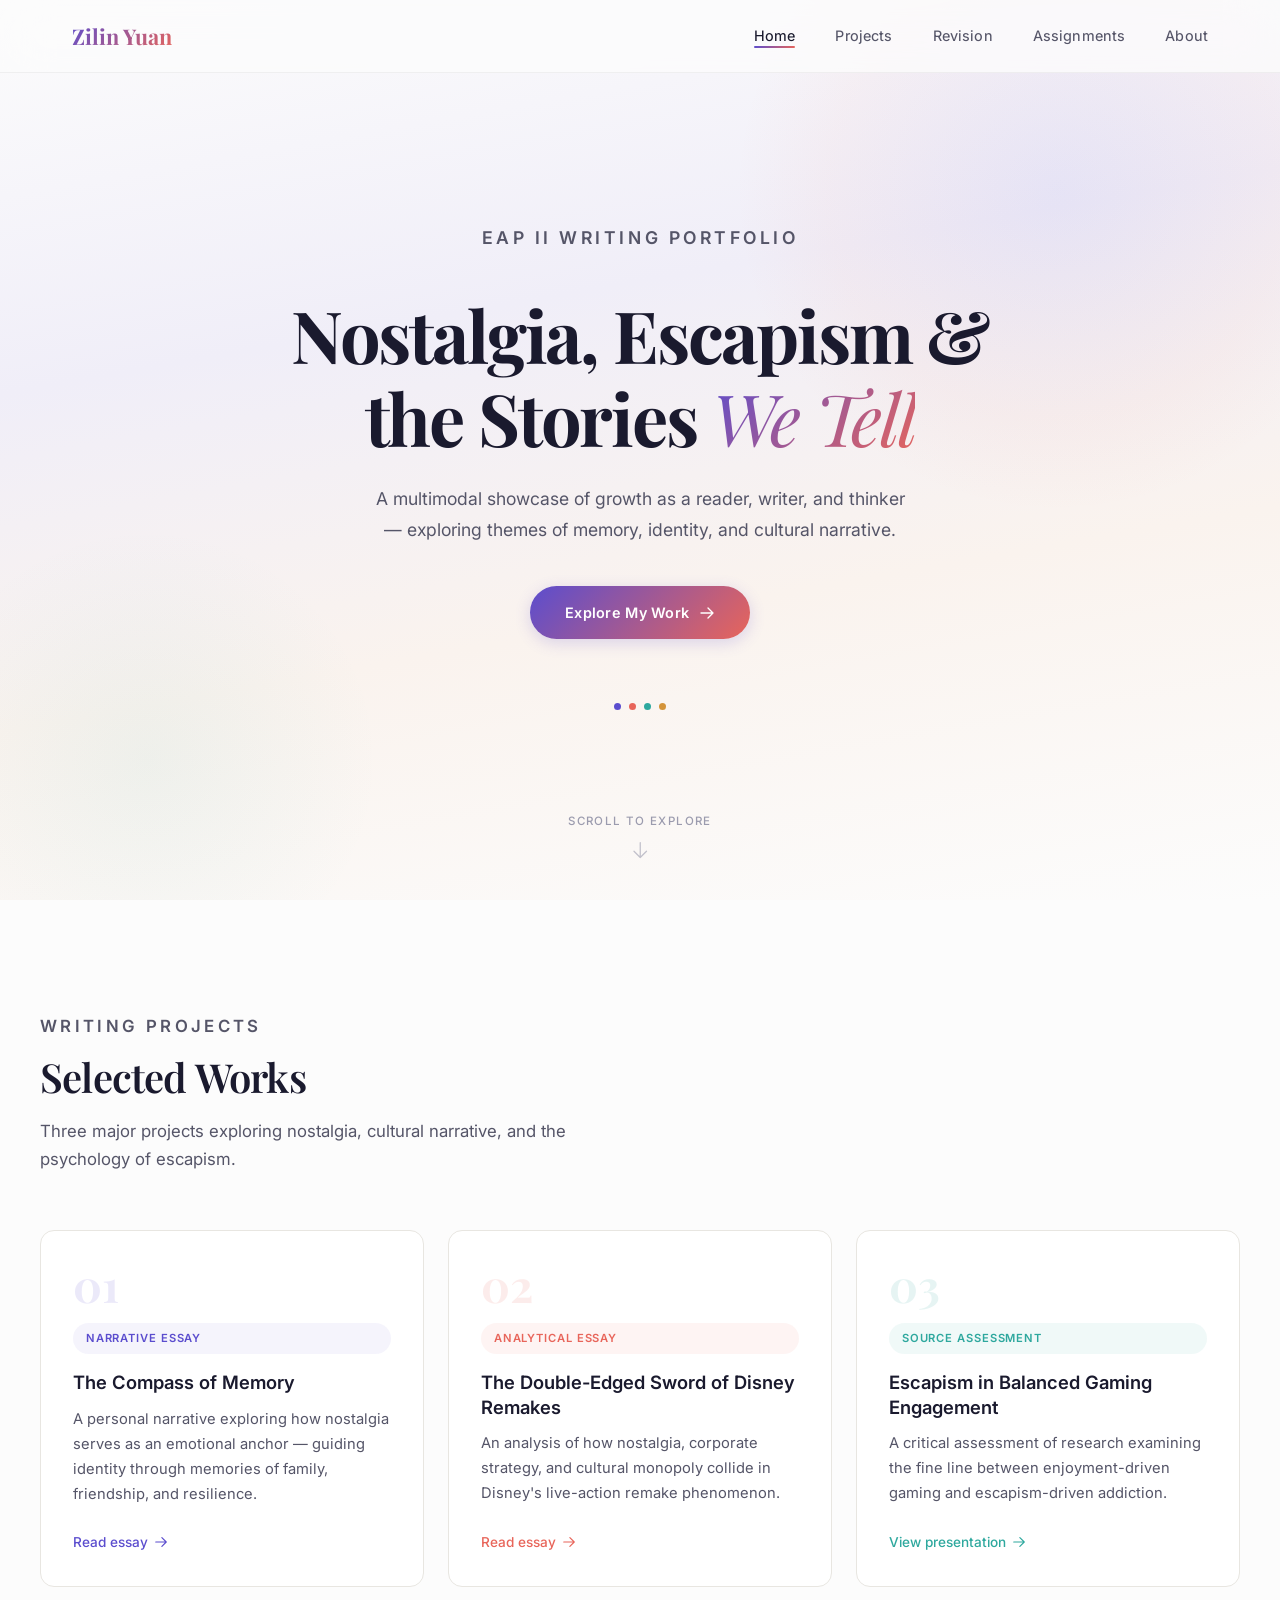
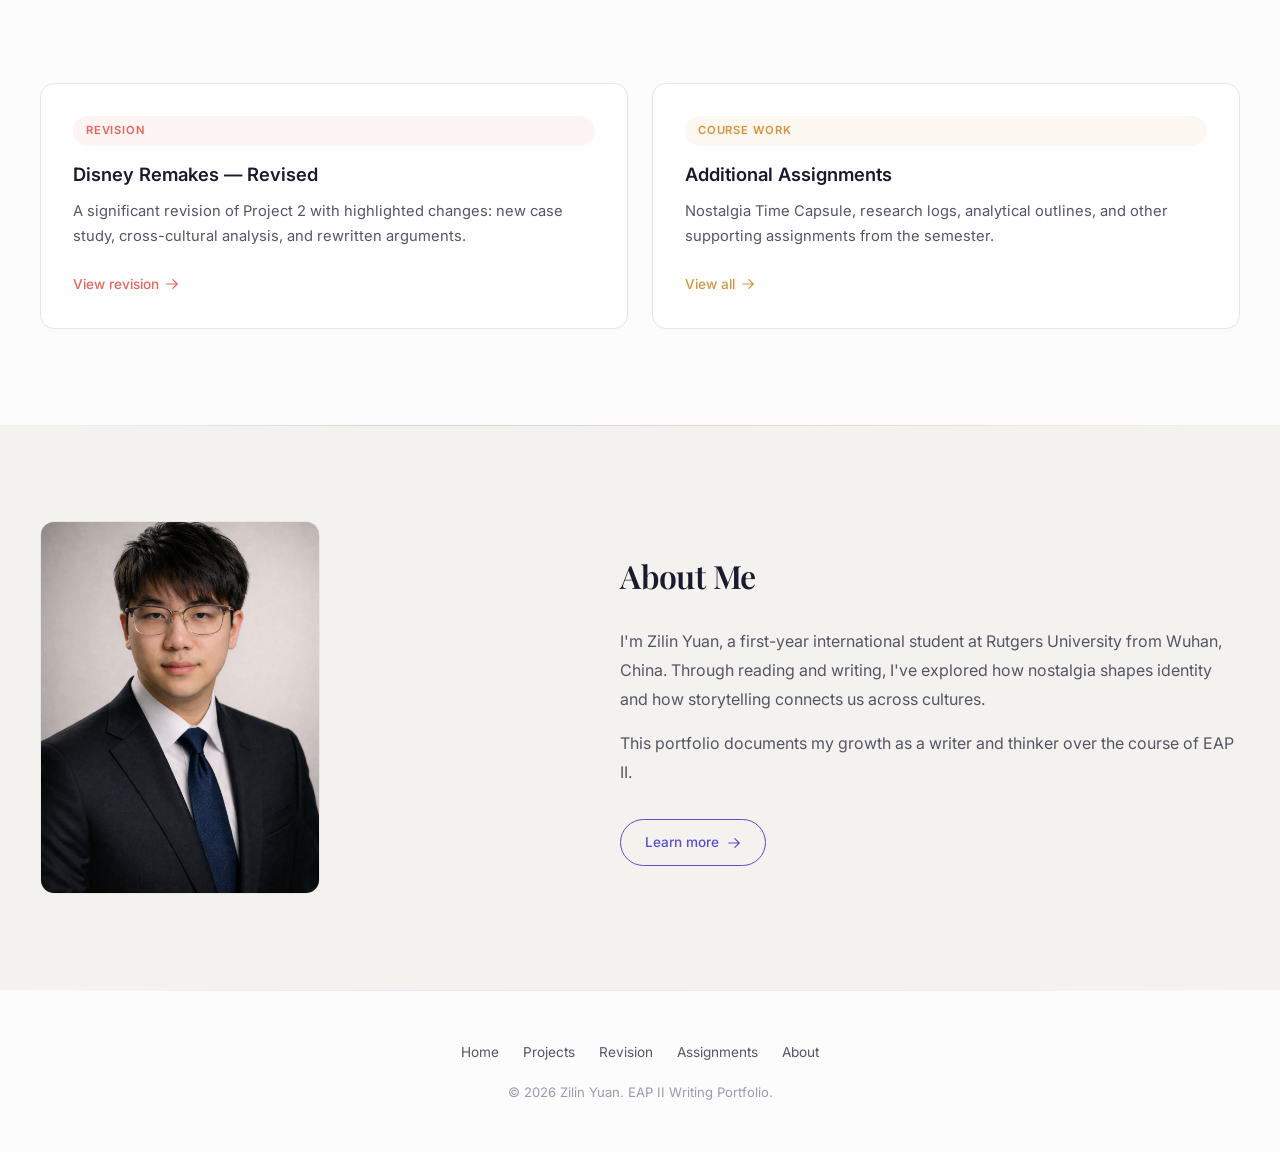
==== index.html @ 0176c934 "EAP II Writing Portfolio website" ====
<!DOCTYPE html>
<html lang="en">
<head>
  <meta charset="UTF-8">
  <meta name="viewport" content="width=device-width, initial-scale=1.0">
  <title>Zilin Yuan — Writing Portfolio</title>
  <link rel="stylesheet" href="css/style.css">
</head>
<body>

  <nav>
    <div class="nav-inner">
      <a href="index.html" class="logo">Zilin Yuan</a>
      <button class="hamburger" onclick="document.querySelector('.nav-links').classList.toggle('open')" aria-label="Menu">
        <span></span><span></span><span></span>
      </button>
      <ul class="nav-links">
        <li><a href="index.html" class="active">Home</a></li>
        <li><a href="projects.html">Projects</a></li>
        <li><a href="projects/revision.html">Revision</a></li>
        <li><a href="projects/assignments.html">Assignments</a></li>
        <li><a href="about.html">About</a></li>
      </ul>
    </div>
  </nav>

  <section class="hero">
    <div class="hero-content">
      <p class="hero-label">EAP II Writing Portfolio</p>
      <h1>Nostalgia, Escapism &amp; the Stories <em>We Tell</em></h1>
      <p>A multimodal showcase of growth as a reader, writer, and thinker — exploring themes of memory, identity, and cultural narrative.</p>
      <a href="#projects" class="hero-cta">
        Explore My Work
        <svg xmlns="http://www.w3.org/2000/svg" fill="none" viewBox="0 0 24 24" stroke-width="2" stroke="currentColor"><path stroke-linecap="round" stroke-linejoin="round" d="M13.5 4.5 21 12m0 0-7.5 7.5M21 12H3" /></svg>
      </a>
      <div class="hero-decoration">
        <span></span><span></span><span></span><span></span>
      </div>
    </div>

    <a href="#projects" class="scroll-hint" aria-label="Scroll down">
      <span class="scroll-hint-text">Scroll to explore</span>
      <svg xmlns="http://www.w3.org/2000/svg" width="20" height="20" fill="none" viewBox="0 0 24 24" stroke-width="1.5" stroke="currentColor"><path stroke-linecap="round" stroke-linejoin="round" d="M19.5 13.5 12 21m0 0-7.5-7.5M12 21V3" /></svg>
    </a>
  </section>

  <section id="projects">
    <div class="section-inner">
      <div class="section-header">
        <p class="section-label">Writing Projects</p>
        <h2>Selected Works</h2>
        <p>Three major projects exploring nostalgia, cultural narrative, and the psychology of escapism.</p>
      </div>

      <div class="projects-grid">
        <a href="projects/narrative.html" class="project-card">
          <span class="project-number">01</span>
          <span class="tag">Narrative Essay</span>
          <h3>The Compass of Memory</h3>
          <p>A personal narrative exploring how nostalgia serves as an emotional anchor — guiding identity through memories of family, friendship, and resilience.</p>
          <span class="read-more">
            Read essay
            <svg xmlns="http://www.w3.org/2000/svg" fill="none" viewBox="0 0 24 24" stroke-width="2" stroke="currentColor"><path stroke-linecap="round" stroke-linejoin="round" d="M13.5 4.5 21 12m0 0-7.5 7.5M21 12H3" /></svg>
          </span>
        </a>

        <a href="projects/connections.html" class="project-card">
          <span class="project-number">02</span>
          <span class="tag">Analytical Essay</span>
          <h3>The Double-Edged Sword of Disney Remakes</h3>
          <p>An analysis of how nostalgia, corporate strategy, and cultural monopoly collide in Disney's live-action remake phenomenon.</p>
          <span class="read-more">
            Read essay
            <svg xmlns="http://www.w3.org/2000/svg" fill="none" viewBox="0 0 24 24" stroke-width="2" stroke="currentColor"><path stroke-linecap="round" stroke-linejoin="round" d="M13.5 4.5 21 12m0 0-7.5 7.5M21 12H3" /></svg>
          </span>
        </a>

        <a href="projects/source-assessment.html" class="project-card">
          <span class="project-number">03</span>
          <span class="tag">Source Assessment</span>
          <h3>Escapism in Balanced Gaming Engagement</h3>
          <p>A critical assessment of research examining the fine line between enjoyment-driven gaming and escapism-driven addiction.</p>
          <span class="read-more">
            View presentation
            <svg xmlns="http://www.w3.org/2000/svg" fill="none" viewBox="0 0 24 24" stroke-width="2" stroke="currentColor"><path stroke-linecap="round" stroke-linejoin="round" d="M13.5 4.5 21 12m0 0-7.5 7.5M21 12H3" /></svg>
          </span>
        </a>
      </div>
    </div>
  </section>

  <section style="padding-top: 0;">
    <div class="section-inner">
      <div style="display: flex; gap: 1.5rem; flex-wrap: wrap;">
        <a href="projects/revision.html" class="project-card" style="flex: 1; min-width: 280px;">
          <span class="tag" style="color: #e8655a; background: rgba(232,101,90,0.07);">Revision</span>
          <h3>Disney Remakes — Revised</h3>
          <p>A significant revision of Project 2 with highlighted changes: new case study, cross-cultural analysis, and rewritten arguments.</p>
          <span class="read-more" style="color: #e8655a;">
            View revision
            <svg xmlns="http://www.w3.org/2000/svg" fill="none" viewBox="0 0 24 24" stroke-width="2" stroke="currentColor"><path stroke-linecap="round" stroke-linejoin="round" d="M13.5 4.5 21 12m0 0-7.5 7.5M21 12H3" /></svg>
          </span>
        </a>

        <a href="projects/assignments.html" class="project-card" style="flex: 1; min-width: 280px;">
          <span class="tag" style="color: #d4943a; background: rgba(212,148,58,0.07);">Course Work</span>
          <h3>Additional Assignments</h3>
          <p>Nostalgia Time Capsule, research logs, analytical outlines, and other supporting assignments from the semester.</p>
          <span class="read-more" style="color: #d4943a;">
            View all
            <svg xmlns="http://www.w3.org/2000/svg" fill="none" viewBox="0 0 24 24" stroke-width="2" stroke="currentColor"><path stroke-linecap="round" stroke-linejoin="round" d="M13.5 4.5 21 12m0 0-7.5 7.5M21 12H3" /></svg>
          </span>
        </a>
      </div>
    </div>
  </section>

  <section class="about-preview">
    <div class="section-inner">
      <div class="about-grid">
        <div class="about-image">
          <img src="Me/MyPhoto.png" alt="Zilin Yuan">
        </div>
        <div class="about-text">
          <h2>About Me</h2>
          <p>I'm Zilin Yuan, a first-year international student at Rutgers University from Wuhan, China. Through reading and writing, I've explored how nostalgia shapes identity and how storytelling connects us across cultures.</p>
          <p>This portfolio documents my growth as a writer and thinker over the course of EAP II.</p>
          <a href="about.html" class="btn-outline">
            Learn more
            <svg xmlns="http://www.w3.org/2000/svg" width="14" height="14" fill="none" viewBox="0 0 24 24" stroke-width="2" stroke="currentColor"><path stroke-linecap="round" stroke-linejoin="round" d="M13.5 4.5 21 12m0 0-7.5 7.5M21 12H3" /></svg>
          </a>
        </div>
      </div>
    </div>
  </section>

  <footer>
    <div class="footer-inner">
      <ul class="footer-links">
        <li><a href="index.html">Home</a></li>
        <li><a href="projects.html">Projects</a></li>
        <li><a href="projects/revision.html">Revision</a></li>
        <li><a href="projects/assignments.html">Assignments</a></li>
        <li><a href="about.html">About</a></li>
      </ul>
      <p>&copy; 2026 Zilin Yuan. EAP II Writing Portfolio.</p>
    </div>
  </footer>

</body>
</html>
---- css/style.css ----
@import url('https://fonts.googleapis.com/css2?family=Inter:wght@300;400;500;600;700&family=Playfair+Display:ital,wght@0,400;0,600;0,700;1,400&display=swap');

*, *::before, *::after {
  margin: 0;
  padding: 0;
  box-sizing: border-box;
}

:root {
  --bg: #fcfcfc;
  --bg-alt: #f4f2ee;
  --surface: #ffffff;
  --surface-hover: #fafaf8;
  --text: #1a1a2e;
  --text-secondary: #555568;
  --text-muted: #9b9bae;
  --primary: #5b4dce;
  --primary-light: #7b6ef0;
  --primary-bg: rgba(91, 77, 206, 0.06);
  --coral: #e8655a;
  --coral-bg: rgba(232, 101, 90, 0.07);
  --teal: #2ea89e;
  --teal-bg: rgba(46, 168, 158, 0.07);
  --amber: #d4943a;
  --amber-bg: rgba(212, 148, 58, 0.07);
  --gradient-1: linear-gradient(135deg, #5b4dce 0%, #e8655a 100%);
  --gradient-2: linear-gradient(135deg, #2ea89e 0%, #5b4dce 100%);
  --gradient-3: linear-gradient(135deg, #d4943a 0%, #e8655a 100%);
  --border: #e8e6e1;
  --border-hover: #d0cec8;
  --shadow-sm: 0 1px 3px rgba(0,0,0,0.04), 0 1px 2px rgba(0,0,0,0.03);
  --shadow-md: 0 4px 20px rgba(0,0,0,0.06), 0 2px 8px rgba(0,0,0,0.04);
  --shadow-lg: 0 12px 40px rgba(0,0,0,0.08);
  --radius: 14px;
  --max-width: 1200px;
  --transition: 0.3s cubic-bezier(0.4, 0, 0.2, 1);
}

html {
  scroll-behavior: smooth;
  font-size: 16px;
}

body {
  font-family: 'Inter', -apple-system, BlinkMacSystemFont, sans-serif;
  color: var(--text);
  background: var(--bg);
  line-height: 1.7;
  -webkit-font-smoothing: antialiased;
}

/* ─── Navigation ─── */
nav {
  position: fixed;
  top: 0;
  left: 0;
  right: 0;
  z-index: 100;
  background: rgba(252, 252, 252, 0.82);
  backdrop-filter: blur(24px) saturate(1.5);
  -webkit-backdrop-filter: blur(24px) saturate(1.5);
  border-bottom: 1px solid rgba(0,0,0,0.05);
  transition: var(--transition);
}

nav .nav-inner {
  max-width: var(--max-width);
  margin: 0 auto;
  padding: 0 2rem;
  display: flex;
  justify-content: space-between;
  align-items: center;
  height: 72px;
}

nav .logo {
  font-family: 'Playfair Display', serif;
  font-size: 1.35rem;
  font-weight: 700;
  text-decoration: none;
  background: var(--gradient-1);
  -webkit-background-clip: text;
  -webkit-text-fill-color: transparent;
  background-clip: text;
}

nav .nav-links {
  display: flex;
  gap: 2.5rem;
  list-style: none;
  align-items: center;
}

nav .nav-links a {
  text-decoration: none;
  color: var(--text-secondary);
  font-size: 0.9rem;
  font-weight: 450;
  letter-spacing: 0.01em;
  transition: color var(--transition);
  position: relative;
}

nav .nav-links a::after {
  content: '';
  position: absolute;
  bottom: -4px;
  left: 0;
  width: 0;
  height: 2px;
  background: var(--gradient-1);
  border-radius: 1px;
  transition: width var(--transition);
}

nav .nav-links a:hover { color: var(--text); }
nav .nav-links a:hover::after,
nav .nav-links a.active::after { width: 100%; }
nav .nav-links a.active { color: var(--text); }

.hamburger {
  display: none;
  flex-direction: column;
  gap: 5px;
  cursor: pointer;
  background: none;
  border: none;
  padding: 4px;
}

.hamburger span {
  width: 22px;
  height: 1.5px;
  background: var(--text);
  transition: var(--transition);
}

/* ─── Hero Section ─── */
.hero {
  min-height: 100vh;
  display: flex;
  align-items: center;
  justify-content: center;
  padding: 6rem 2rem 4rem;
  position: relative;
  overflow: hidden;
  background: linear-gradient(170deg, #fcfcfc 0%, #f0eef8 35%, #faf3ee 65%, #fcfcfc 100%);
}

.hero::before {
  content: '';
  position: absolute;
  top: -15%;
  right: -8%;
  width: 650px;
  height: 650px;
  background: radial-gradient(circle, rgba(91, 77, 206, 0.07) 0%, rgba(232, 101, 90, 0.04) 50%, transparent 70%);
  pointer-events: none;
  animation: float 10s ease-in-out infinite;
}

.hero::after {
  content: '';
  position: absolute;
  bottom: -15%;
  left: -10%;
  width: 550px;
  height: 550px;
  background: radial-gradient(circle, rgba(46, 168, 158, 0.06) 0%, transparent 60%);
  pointer-events: none;
  animation: float 12s ease-in-out infinite reverse;
}

@keyframes float {
  0%, 100% { transform: translate(0, 0) scale(1); }
  50% { transform: translate(25px, -15px) scale(1.04); }
}

.hero-content {
  max-width: 780px;
  text-align: center;
  position: relative;
  z-index: 1;
}

.hero-label {
  font-size: 0.78rem;
  font-weight: 600;
  letter-spacing: 0.2em;
  text-transform: uppercase;
  color: var(--primary);
  margin-bottom: 1.5rem;
}

.hero h1 {
  font-family: 'Playfair Display', serif;
  font-size: clamp(2.5rem, 6vw, 4.5rem);
  font-weight: 700;
  line-height: 1.15;
  letter-spacing: -0.03em;
  margin-bottom: 1.5rem;
  color: var(--text);
}

.hero h1 em {
  font-style: italic;
  font-weight: 400;
  background: var(--gradient-1);
  -webkit-background-clip: text;
  -webkit-text-fill-color: transparent;
  background-clip: text;
}

.hero p {
  font-size: 1.1rem;
  color: var(--text-secondary);
  max-width: 540px;
  margin: 0 auto 2.5rem;
  line-height: 1.8;
}

.hero-cta {
  display: inline-flex;
  align-items: center;
  gap: 0.6rem;
  padding: 0.9rem 2.2rem;
  background: var(--gradient-1);
  color: #fff;
  text-decoration: none;
  font-size: 0.9rem;
  font-weight: 600;
  border-radius: 100px;
  transition: var(--transition);
  letter-spacing: 0.02em;
  box-shadow: 0 4px 16px rgba(91, 77, 206, 0.2);
}

.hero-cta:hover {
  transform: translateY(-2px);
  box-shadow: 0 8px 28px rgba(91, 77, 206, 0.3);
}

.hero-cta svg {
  width: 16px;
  height: 16px;
  transition: transform var(--transition);
}

.hero-cta:hover svg { transform: translateX(3px); }

.hero-decoration {
  display: flex;
  justify-content: center;
  gap: 8px;
  margin-top: 4rem;
}

.hero-decoration span {
  width: 7px;
  height: 7px;
  border-radius: 50%;
  animation: pulse-dots 2.5s ease-in-out infinite;
}

.hero-decoration span:nth-child(1) { background: var(--primary); animation-delay: 0s; }
.hero-decoration span:nth-child(2) { background: var(--coral); animation-delay: 0.2s; }
.hero-decoration span:nth-child(3) { background: var(--teal); animation-delay: 0.4s; }
.hero-decoration span:nth-child(4) { background: var(--amber); animation-delay: 0.6s; }

@keyframes pulse-dots {
  0%, 100% { opacity: 0.35; transform: scale(1); }
  50% { opacity: 1; transform: scale(1.5); }
}

/* ─── Scroll Hint ─── */
.scroll-hint {
  position: absolute;
  bottom: 2.5rem;
  left: 50%;
  transform: translateX(-50%);
  display: flex;
  flex-direction: column;
  align-items: center;
  gap: 0.5rem;
  text-decoration: none;
  color: var(--text-muted);
  animation: bounce-hint 2.5s ease-in-out infinite;
}

.scroll-hint-text {
  font-size: 0.72rem;
  font-weight: 500;
  letter-spacing: 0.12em;
  text-transform: uppercase;
}

.scroll-hint svg {
  opacity: 0.6;
}

@keyframes bounce-hint {
  0%, 100% { transform: translateX(-50%) translateY(0); }
  50% { transform: translateX(-50%) translateY(6px); }
}

/* ─── Sections ─── */
section {
  padding: 6rem 2rem;
}

.section-inner {
  max-width: var(--max-width);
  margin: 0 auto;
}

.section-header {
  margin-bottom: 3.5rem;
}

.section-label {
  font-size: 0.75rem;
  font-weight: 600;
  letter-spacing: 0.2em;
  text-transform: uppercase;
  color: var(--primary);
  margin-bottom: 0.75rem;
}

.section-header h2 {
  font-family: 'Playfair Display', serif;
  font-size: clamp(1.8rem, 3.5vw, 2.5rem);
  font-weight: 600;
  letter-spacing: -0.02em;
  line-height: 1.2;
}

.section-header p {
  margin-top: 1rem;
  color: var(--text-secondary);
  max-width: 560px;
  font-size: 1.05rem;
}

/* ─── Project Cards ─── */
.projects-grid {
  display: grid;
  grid-template-columns: repeat(auto-fit, minmax(340px, 1fr));
  gap: 1.5rem;
}

.project-card {
  background: var(--surface);
  border: 1px solid var(--border);
  border-radius: var(--radius);
  padding: 2rem;
  transition: var(--transition);
  text-decoration: none;
  color: inherit;
  display: flex;
  flex-direction: column;
  position: relative;
  overflow: hidden;
}

.project-card::before {
  content: '';
  position: absolute;
  top: 0;
  left: 0;
  right: 0;
  height: 3px;
  border-radius: 3px 3px 0 0;
  transform: scaleX(0);
  transform-origin: left;
  transition: transform var(--transition);
}

.project-card:nth-child(1)::before { background: var(--gradient-1); }
.project-card:nth-child(2)::before { background: var(--gradient-3); }
.project-card:nth-child(3)::before { background: var(--gradient-2); }

.project-card::after {
  content: '';
  position: absolute;
  inset: 0;
  border-radius: var(--radius);
  opacity: 0;
  transition: opacity var(--transition);
  pointer-events: none;
}

.project-card:nth-child(1)::after { background: linear-gradient(160deg, rgba(91, 77, 206, 0.03) 0%, transparent 50%); }
.project-card:nth-child(2)::after { background: linear-gradient(160deg, rgba(232, 101, 90, 0.03) 0%, transparent 50%); }
.project-card:nth-child(3)::after { background: linear-gradient(160deg, rgba(46, 168, 158, 0.03) 0%, transparent 50%); }

.project-card:hover {
  border-color: var(--border-hover);
  box-shadow: var(--shadow-md);
  transform: translateY(-4px);
}

.project-card:hover::before { transform: scaleX(1); }
.project-card:hover::after { opacity: 1; }

.project-number {
  font-family: 'Playfair Display', serif;
  font-size: 2.8rem;
  font-weight: 700;
  line-height: 1;
  margin-bottom: 1rem;
}

.project-card:nth-child(1) .project-number { color: rgba(91, 77, 206, 0.12); }
.project-card:nth-child(2) .project-number { color: rgba(232, 101, 90, 0.12); }
.project-card:nth-child(3) .project-number { color: rgba(46, 168, 158, 0.12); }

.project-card h3 {
  font-size: 1.15rem;
  font-weight: 600;
  margin-bottom: 0.75rem;
  line-height: 1.35;
  color: var(--text);
}

.project-card .tag {
  display: inline-block;
  font-size: 0.7rem;
  font-weight: 600;
  letter-spacing: 0.08em;
  text-transform: uppercase;
  padding: 0.35rem 0.8rem;
  border-radius: 100px;
  margin-bottom: 1rem;
}

.project-card:nth-child(1) .tag { color: var(--primary); background: var(--primary-bg); }
.project-card:nth-child(2) .tag { color: var(--coral); background: var(--coral-bg); }
.project-card:nth-child(3) .tag { color: var(--teal); background: var(--teal-bg); }

.project-card p {
  color: var(--text-secondary);
  font-size: 0.92rem;
  line-height: 1.7;
  flex-grow: 1;
}

.project-card .read-more {
  margin-top: 1.5rem;
  font-size: 0.85rem;
  font-weight: 500;
  display: inline-flex;
  align-items: center;
  gap: 0.4rem;
}

.project-card:nth-child(1) .read-more { color: var(--primary); }
.project-card:nth-child(2) .read-more { color: var(--coral); }
.project-card:nth-child(3) .read-more { color: var(--teal); }

.project-card .read-more svg {
  width: 14px;
  height: 14px;
  transition: transform var(--transition);
}

.project-card:hover .read-more svg { transform: translateX(4px); }

/* ─── About Preview ─── */
.about-preview {
  background: var(--bg-alt);
  position: relative;
  overflow: hidden;
}

.about-preview::before {
  content: '';
  position: absolute;
  top: 0;
  left: 0;
  right: 0;
  height: 1px;
  background: linear-gradient(90deg, transparent, rgba(91, 77, 206, 0.2), rgba(232, 101, 90, 0.2), transparent);
}

.about-grid {
  display: grid;
  grid-template-columns: 1fr 1.2fr;
  gap: 4rem;
  align-items: center;
}

.about-image {
  aspect-ratio: 3/4;
  max-width: 280px;
  background: linear-gradient(135deg, #ece9f7 0%, #f7ece9 100%);
  border-radius: var(--radius);
  overflow: hidden;
  position: relative;
  border: 1px solid var(--border);
}

.about-image img {
  width: 100%;
  height: 100%;
  object-fit: cover;
}

.about-image .placeholder {
  width: 100%;
  height: 100%;
  display: flex;
  align-items: center;
  justify-content: center;
  color: var(--text-muted);
  font-size: 0.85rem;
  font-style: italic;
}

.about-text h2 {
  font-family: 'Playfair Display', serif;
  font-size: 2rem;
  font-weight: 600;
  margin-bottom: 1.5rem;
  letter-spacing: -0.02em;
}

.about-text p {
  color: var(--text-secondary);
  font-size: 1rem;
  margin-bottom: 1rem;
  line-height: 1.8;
}

.about-text .btn-outline {
  display: inline-flex;
  align-items: center;
  gap: 0.5rem;
  margin-top: 1rem;
  padding: 0.7rem 1.5rem;
  border: 1.5px solid var(--primary);
  color: var(--primary);
  text-decoration: none;
  font-size: 0.85rem;
  font-weight: 500;
  border-radius: 100px;
  transition: var(--transition);
}

.about-text .btn-outline:hover {
  background: var(--primary);
  color: #fff;
  box-shadow: 0 4px 16px rgba(91, 77, 206, 0.2);
}

/* ─── Article Page ─── */
.article-page {
  padding: 8rem 2rem 5rem;
}

.article-inner {
  max-width: 720px;
  margin: 0 auto;
}

.article-back {
  display: inline-flex;
  align-items: center;
  gap: 0.4rem;
  color: var(--text-muted);
  text-decoration: none;
  font-size: 0.85rem;
  font-weight: 500;
  margin-bottom: 2.5rem;
  transition: color var(--transition);
}

.article-back:hover { color: var(--primary); }

.article-meta {
  margin-bottom: 2rem;
}

.article-meta .tag {
  display: inline-block;
  font-size: 0.7rem;
  font-weight: 600;
  letter-spacing: 0.08em;
  text-transform: uppercase;
  color: var(--primary);
  background: var(--primary-bg);
  padding: 0.35rem 0.8rem;
  border-radius: 100px;
  margin-bottom: 1rem;
}

.article-meta h1 {
  font-family: 'Playfair Display', serif;
  font-size: clamp(1.8rem, 4vw, 2.8rem);
  font-weight: 700;
  line-height: 1.2;
  letter-spacing: -0.02em;
  margin-bottom: 1rem;
}

.article-meta .subtitle {
  color: var(--text-secondary);
  font-size: 1.05rem;
}

.article-divider {
  width: 60px;
  height: 3px;
  background: var(--gradient-1);
  border-radius: 3px;
  margin: 2rem 0;
}

.article-content p {
  font-size: 1.05rem;
  line-height: 1.9;
  color: var(--text-secondary);
  margin-bottom: 1.5rem;
}

.article-content p:first-of-type::first-letter {
  font-family: 'Playfair Display', serif;
  font-size: 3.8rem;
  font-weight: 700;
  float: left;
  line-height: 0.8;
  margin-right: 0.5rem;
  margin-top: 0.15rem;
  background: var(--gradient-1);
  -webkit-background-clip: text;
  -webkit-text-fill-color: transparent;
  background-clip: text;
}

.download-link {
  display: inline-flex;
  align-items: center;
  gap: 0.5rem;
  padding: 0.7rem 1.5rem;
  background: var(--surface);
  border: 1px solid var(--border);
  color: var(--text);
  text-decoration: none;
  font-size: 0.85rem;
  font-weight: 500;
  border-radius: 100px;
  transition: var(--transition);
  margin-top: 1rem;
}

.download-link:hover {
  background: var(--primary);
  color: #fff;
  border-color: var(--primary);
  box-shadow: 0 4px 16px rgba(91, 77, 206, 0.2);
}

/* ─── About Page ─── */
.about-page-hero {
  padding: 10rem 2rem 4rem;
  text-align: center;
  position: relative;
}

.about-page-hero::before {
  content: '';
  position: absolute;
  top: 15%;
  left: 50%;
  transform: translateX(-50%);
  width: 500px;
  height: 500px;
  background: radial-gradient(circle, rgba(91, 77, 206, 0.05) 0%, transparent 60%);
  pointer-events: none;
}

.about-page-hero h1 {
  font-family: 'Playfair Display', serif;
  font-size: clamp(2rem, 5vw, 3.2rem);
  font-weight: 700;
  letter-spacing: -0.03em;
  margin-bottom: 1rem;
}

.about-page-hero p {
  color: var(--text-secondary);
  font-size: 1.1rem;
  max-width: 520px;
  margin: 0 auto;
}

.about-details {
  max-width: 800px;
  margin: 0 auto;
  padding: 2rem 2rem 5rem;
}

.about-details .about-photo {
  width: 130px;
  height: 130px;
  border-radius: 50%;
  background: linear-gradient(135deg, #ece9f7, #f7ece9);
  margin: 0 auto 3rem;
  overflow: hidden;
  display: flex;
  align-items: center;
  justify-content: center;
  color: var(--text-muted);
  font-size: 0.85rem;
  font-style: italic;
  position: relative;
  border: 3px solid #fff;
  box-shadow: 0 0 0 2px rgba(91, 77, 206, 0.15), var(--shadow-md);
}

.about-section {
  margin-bottom: 2.5rem;
}

.about-section h2 {
  font-family: 'Playfair Display', serif;
  font-size: 1.5rem;
  font-weight: 600;
  margin-bottom: 1rem;
  letter-spacing: -0.02em;
  color: var(--text);
  position: relative;
  display: inline-block;
}

.about-section h2::after {
  content: '';
  position: absolute;
  bottom: -4px;
  left: 0;
  width: 30px;
  height: 2px;
  background: var(--gradient-1);
  border-radius: 2px;
}

.about-section p {
  color: var(--text-secondary);
  font-size: 1rem;
  line-height: 1.8;
}

.placeholder-note {
  background: var(--primary-bg);
  border: 1px dashed rgba(91, 77, 206, 0.2);
  border-radius: var(--radius);
  padding: 1.5rem;
  color: var(--text-muted);
  font-size: 0.9rem;
  font-style: italic;
  text-align: center;
}

/* ─── Projects Page ─── */
.projects-page {
  padding: 10rem 2rem 2rem;
  text-align: center;
  position: relative;
}

.projects-page::before {
  content: '';
  position: absolute;
  top: 12%;
  left: 50%;
  transform: translateX(-50%);
  width: 600px;
  height: 400px;
  background: radial-gradient(ellipse, rgba(91, 77, 206, 0.04) 0%, rgba(46, 168, 158, 0.03) 40%, transparent 70%);
  pointer-events: none;
}

.projects-page h1 {
  font-family: 'Playfair Display', serif;
  font-size: clamp(2rem, 5vw, 3.2rem);
  font-weight: 700;
  letter-spacing: -0.03em;
  margin-bottom: 1rem;
}

.projects-page p {
  color: var(--text-secondary);
  font-size: 1.1rem;
  max-width: 560px;
  margin: 0 auto;
}

/* ─── Footer ─── */
footer {
  padding: 3rem 2rem;
  text-align: center;
  position: relative;
}

footer::before {
  content: '';
  position: absolute;
  top: 0;
  left: 0;
  right: 0;
  height: 1px;
  background: linear-gradient(90deg, transparent, rgba(91, 77, 206, 0.15), rgba(232, 101, 90, 0.15), transparent);
}

footer .footer-inner {
  max-width: var(--max-width);
  margin: 0 auto;
}

footer p {
  font-size: 0.82rem;
  color: var(--text-muted);
}

footer .footer-links {
  display: flex;
  justify-content: center;
  gap: 1.5rem;
  margin-bottom: 1rem;
  list-style: none;
}

footer .footer-links a {
  color: var(--text-secondary);
  text-decoration: none;
  font-size: 0.85rem;
  transition: color var(--transition);
}

footer .footer-links a:hover { color: var(--primary); }

/* ─── Responsive ─── */
@media (max-width: 768px) {
  nav .nav-links {
    display: none;
    position: absolute;
    top: 72px;
    left: 0;
    right: 0;
    background: rgba(252, 252, 252, 0.96);
    backdrop-filter: blur(24px);
    flex-direction: column;
    padding: 1.5rem 2rem;
    gap: 1rem;
    border-bottom: 1px solid var(--border);
  }

  nav .nav-links.open { display: flex; }
  .hamburger { display: flex; }

  .hero {
    min-height: 85vh;
    padding: 6rem 1.5rem 3rem;
  }

  .projects-grid { grid-template-columns: 1fr; }

  .about-grid {
    grid-template-columns: 1fr;
    gap: 2rem;
  }

  .about-image {
    aspect-ratio: 16/9;
    max-height: 300px;
  }

  section { padding: 3.5rem 1.5rem; }
}
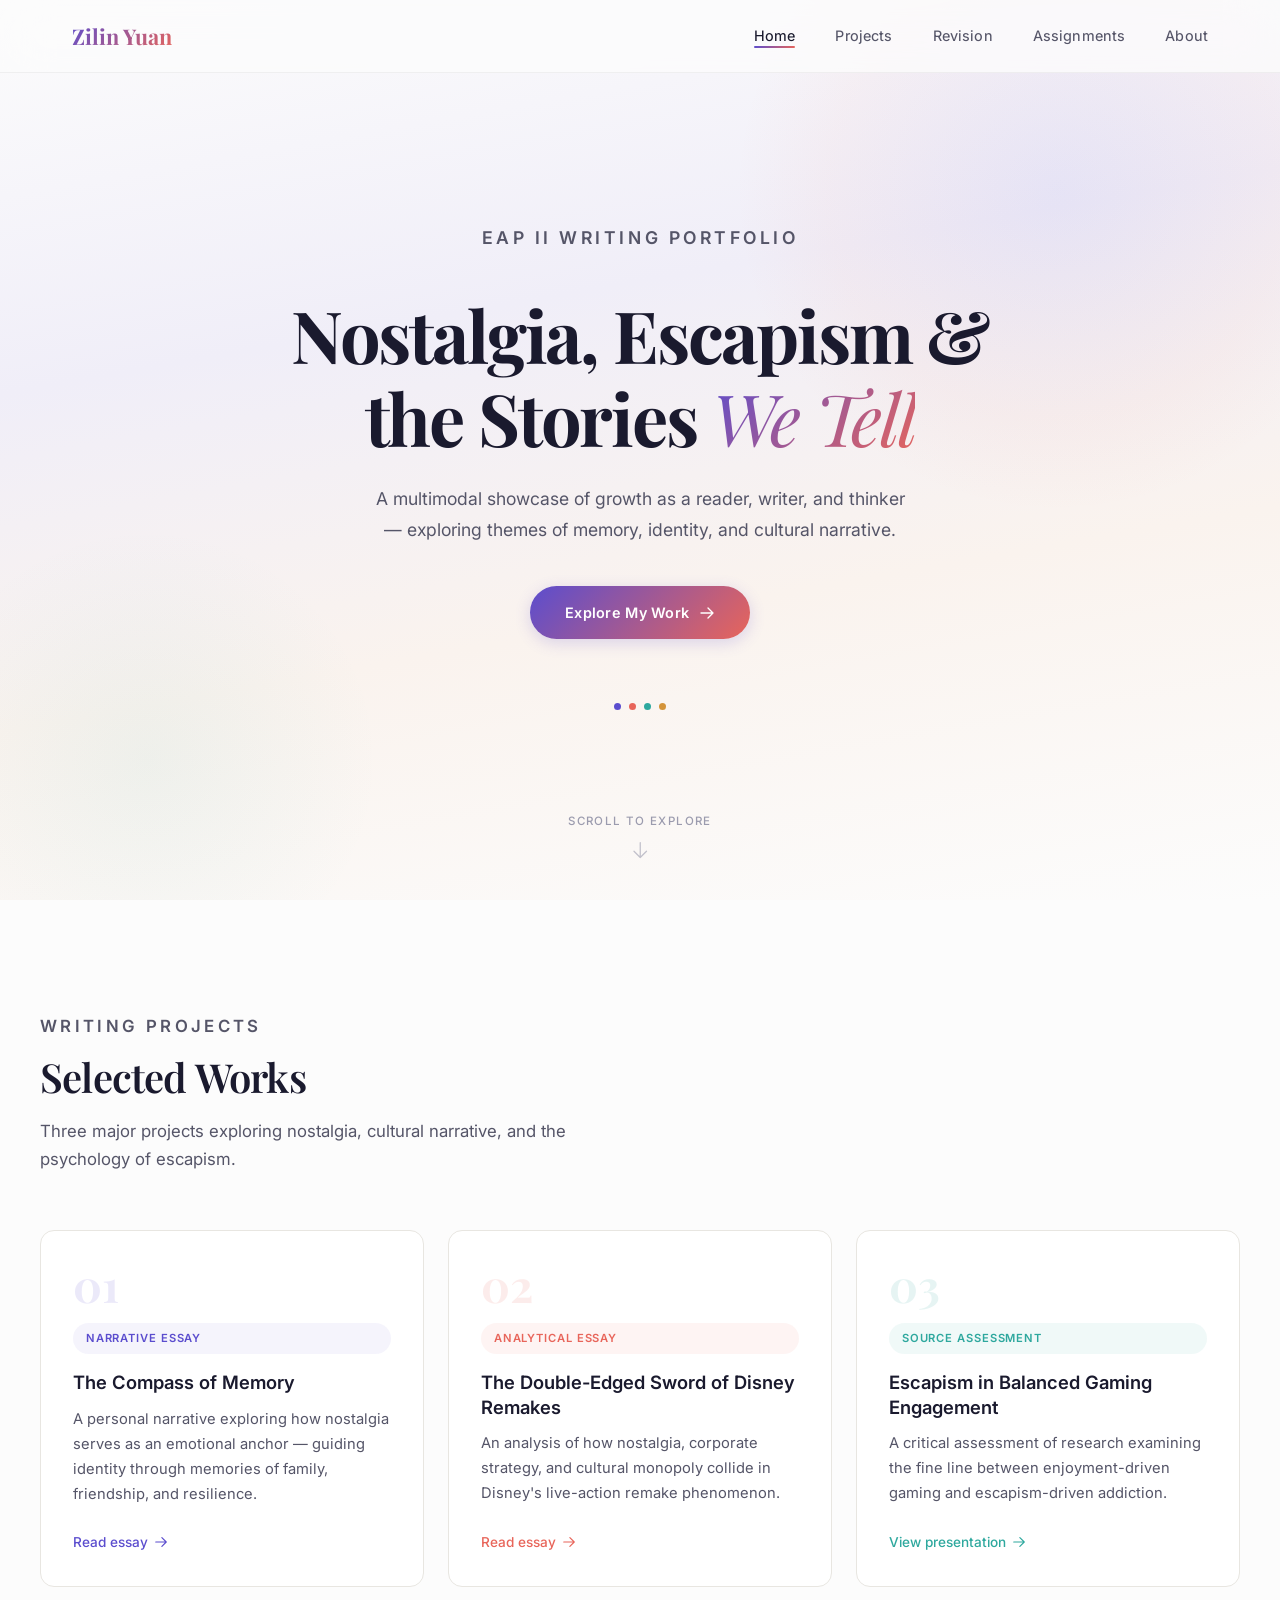
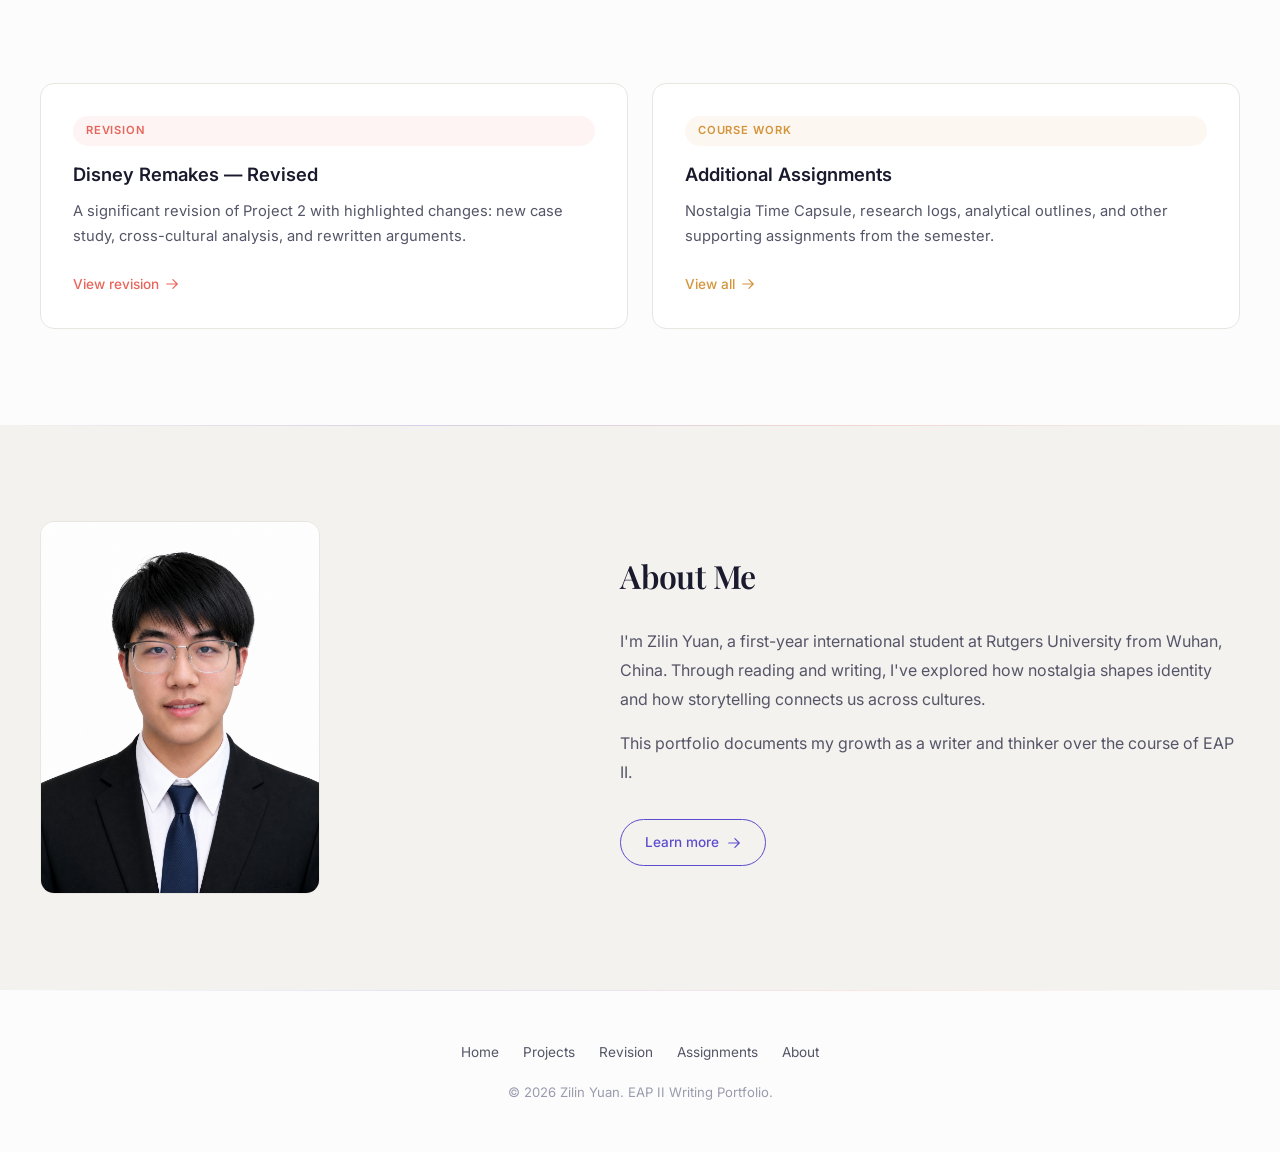
==== commit 5dffe10a: "Update About Me photo" ====
--- a/index.html
+++ b/index.html
@@ -119,7 +119,7 @@
     <div class="section-inner">
       <div class="about-grid">
         <div class="about-image">
-          <img src="Me/MyPhoto.png" alt="Zilin Yuan">
+          <img src="Me/MyPhoto2.png" alt="Zilin Yuan">
         </div>
         <div class="about-text">
           <h2>About Me</h2>
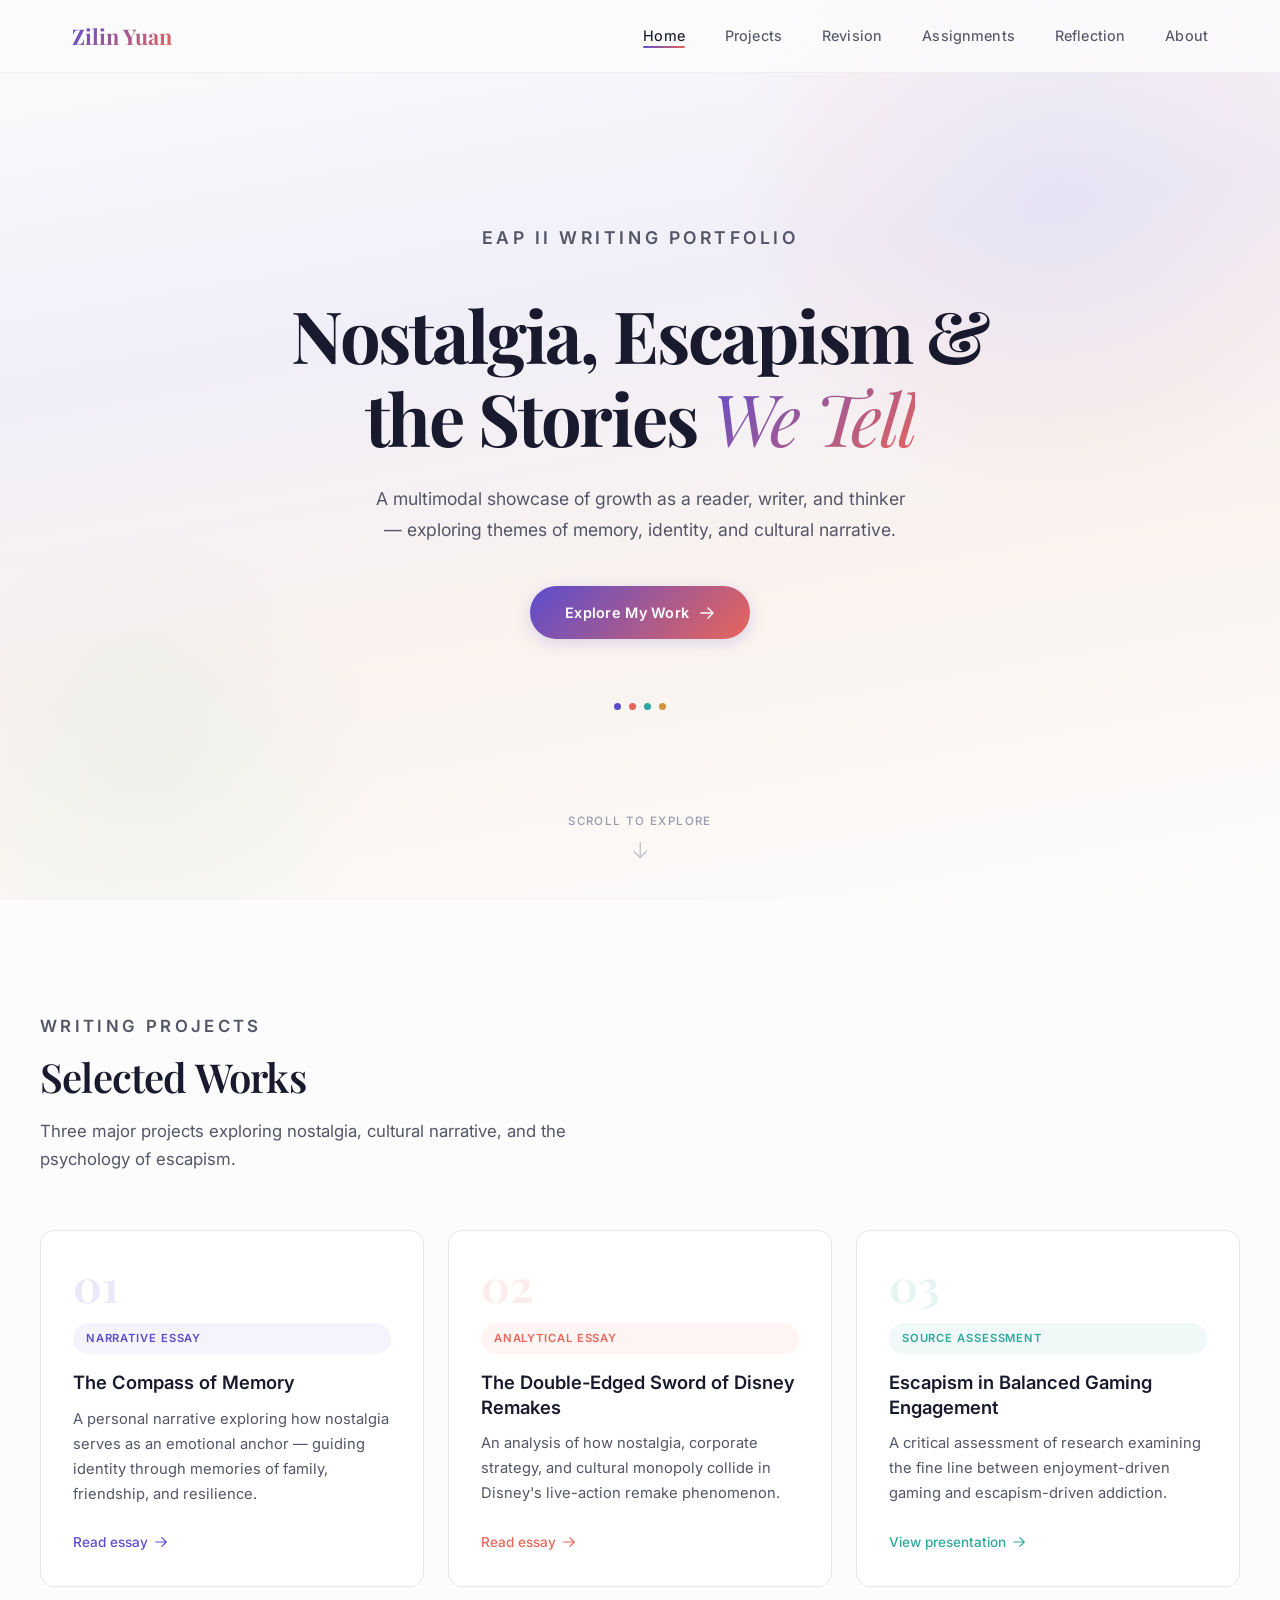
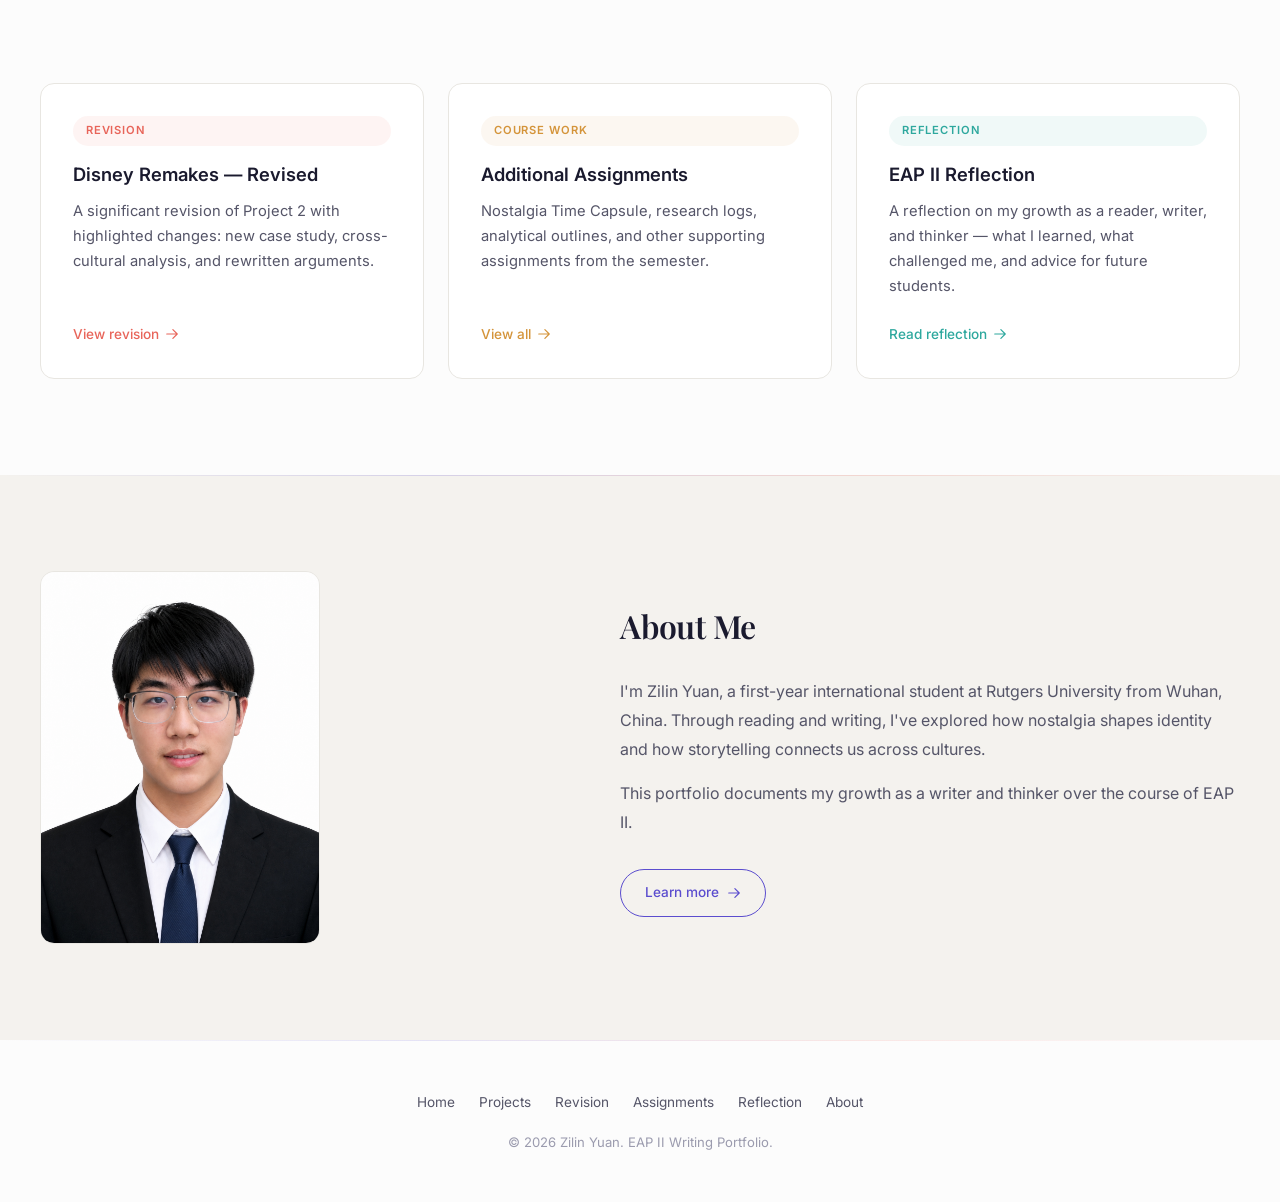
==== commit 7063115a: "Add Reflection essay page and update navigation" ====
--- a/index.html
+++ b/index.html
@@ -19,6 +19,8 @@
         <li><a href="projects.html">Projects</a></li>
         <li><a href="projects/revision.html">Revision</a></li>
         <li><a href="projects/assignments.html">Assignments</a></li>
+        <li><a href="projects/reflection-essay.html">Reflection</a></li>
+        
         <li><a href="about.html">About</a></li>
       </ul>
     </div>
@@ -111,6 +113,16 @@
             <svg xmlns="http://www.w3.org/2000/svg" fill="none" viewBox="0 0 24 24" stroke-width="2" stroke="currentColor"><path stroke-linecap="round" stroke-linejoin="round" d="M13.5 4.5 21 12m0 0-7.5 7.5M21 12H3" /></svg>
           </span>
         </a>
+
+        <a href="projects/reflection-essay.html" class="project-card" style="flex: 1; min-width: 280px;">
+          <span class="tag" style="color: #2ea89e; background: rgba(46,168,158,0.07);">Reflection</span>
+          <h3>EAP II Reflection</h3>
+          <p>A reflection on my growth as a reader, writer, and thinker — what I learned, what challenged me, and advice for future students.</p>
+          <span class="read-more" style="color: #2ea89e;">
+            Read reflection
+            <svg xmlns="http://www.w3.org/2000/svg" fill="none" viewBox="0 0 24 24" stroke-width="2" stroke="currentColor"><path stroke-linecap="round" stroke-linejoin="round" d="M13.5 4.5 21 12m0 0-7.5 7.5M21 12H3" /></svg>
+          </span>
+        </a>
       </div>
     </div>
   </section>
@@ -141,6 +153,8 @@
         <li><a href="projects.html">Projects</a></li>
         <li><a href="projects/revision.html">Revision</a></li>
         <li><a href="projects/assignments.html">Assignments</a></li>
+        <li><a href="projects/reflection-essay.html">Reflection</a></li>
+        
         <li><a href="about.html">About</a></li>
       </ul>
       <p>&copy; 2026 Zilin Yuan. EAP II Writing Portfolio.</p>
